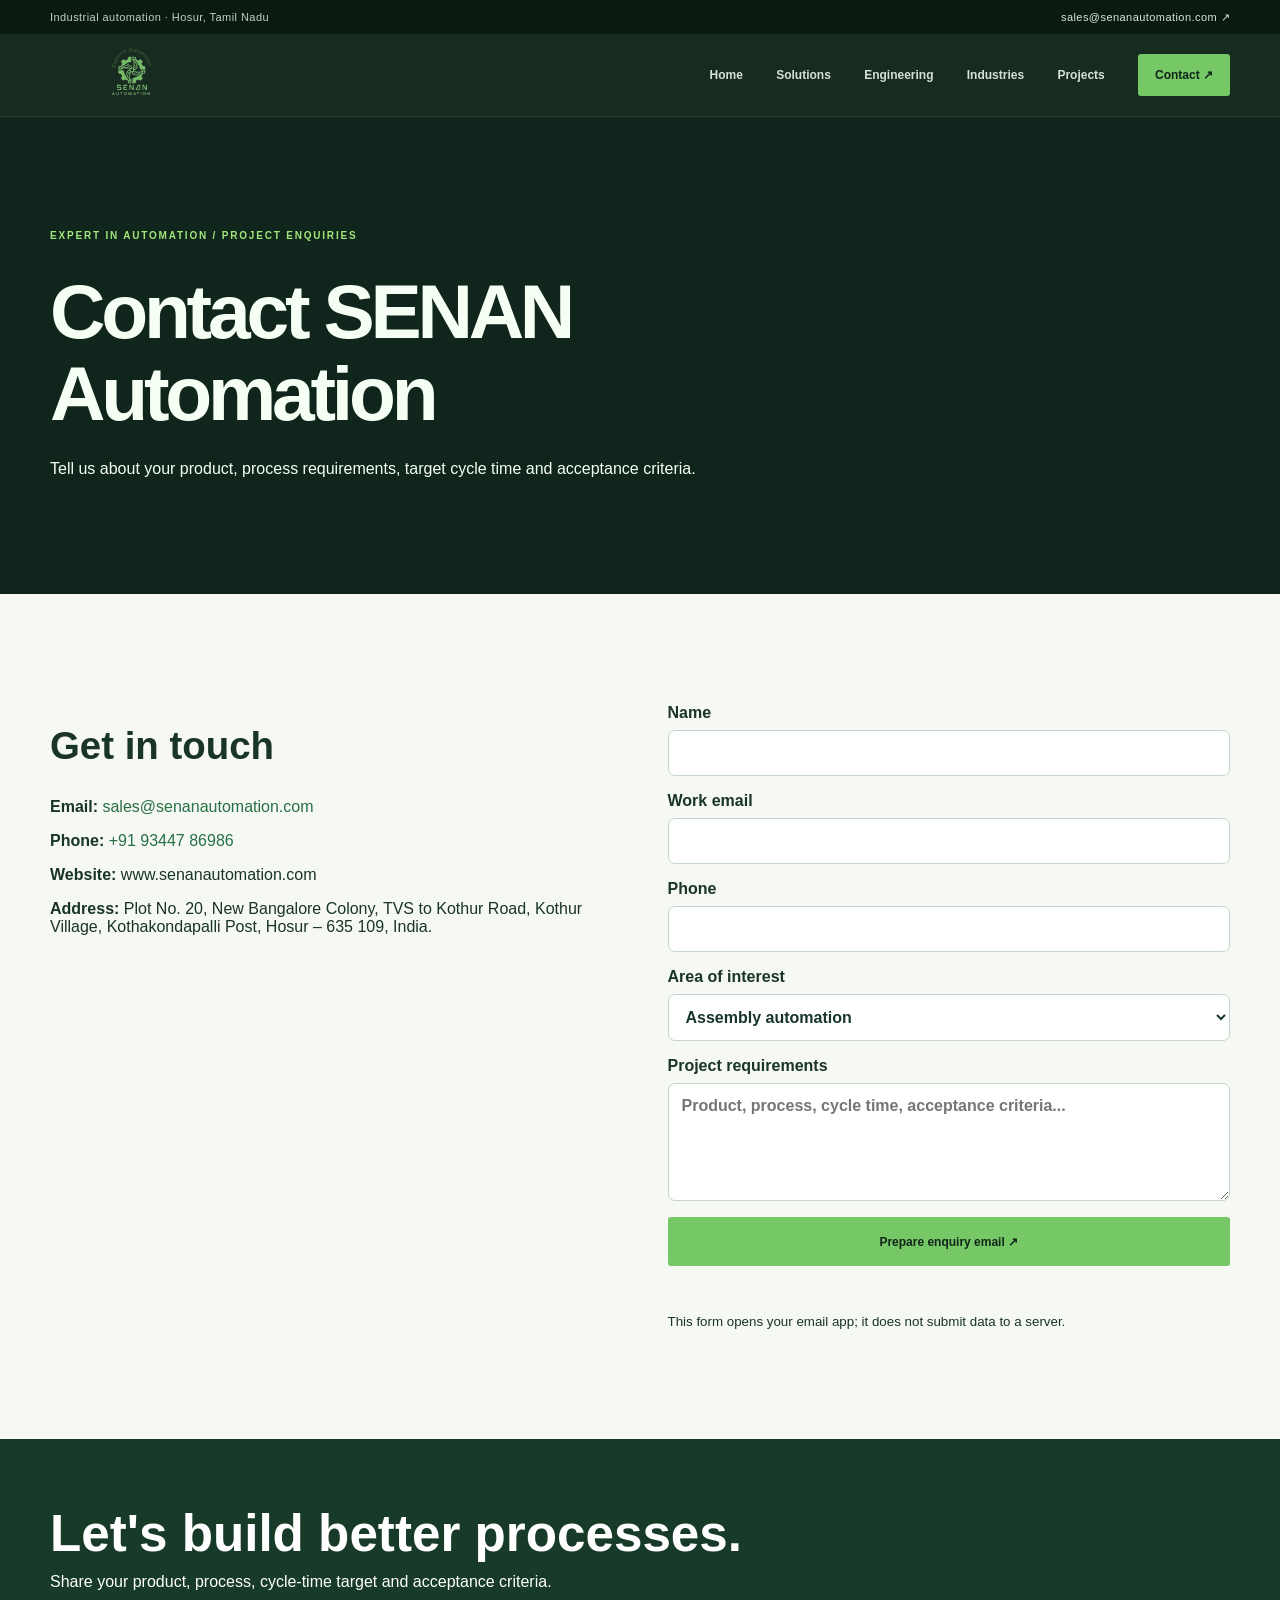
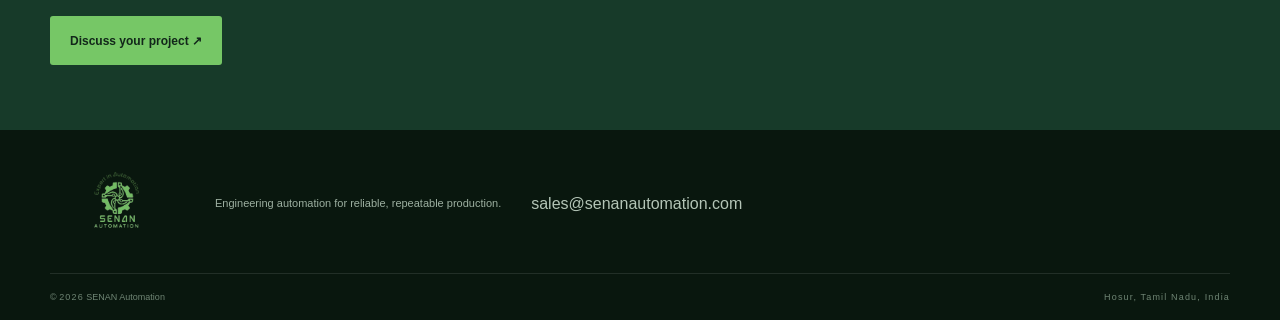
==== contact.html @ 49e78308 "Add files via upload" ====
<!doctype html><html lang="en"><head><meta charset="utf-8"><meta name="viewport" content="width=device-width,initial-scale=1"><meta name="theme-color" content="#10251b"><meta name="description" content="SENAN Automation industrial automation solutions and engineering services"><link rel="stylesheet" href="styles.css"><script src="script.js" defer></script><title>Contact SENAN Automation | SENAN Automation</title></head><body><div class="topline"><div class="container topline-inner"><span>Industrial automation · Hosur, Tamil Nadu</span><a href="mailto:sales@senanautomation.com">sales@senanautomation.com ↗</a></div></div><header class="site-header"><div class="container nav-wrap"><a class="brand" href="index.html"><img src="assets/senan-logo.png" alt="SENAN Automation"></a><button class="menu-toggle" aria-label="Open navigation" aria-expanded="false" aria-controls="main-nav"><span></span><span></span><span></span></button><nav class="main-nav" id="main-nav" aria-label="Main navigation"><a href="index.html">Home</a><a href="solutions.html">Solutions</a><a href="engineering.html">Engineering</a><a href="industries.html">Industries</a><a href="projects.html">Projects</a><a class="nav-cta" href="contact.html">Contact ↗</a></nav></div></header><main><section class="inner-hero"><div class="container"><p class="eyebrow">EXPERT IN AUTOMATION / PROJECT ENQUIRIES</p><h1>Contact SENAN Automation</h1><p>Tell us about your product, process requirements, target cycle time and acceptance criteria.</p></div></section><section class="inner-content section-pad"><div class="container"><div class="contact-page-grid"><div><h2>Get in touch</h2><p><strong>Email:</strong> <a href="mailto:sales@senanautomation.com">sales@senanautomation.com</a></p><p><strong>Phone:</strong> <a href="tel:+919344786986">+91 93447 86986</a></p><p><strong>Website:</strong> www.senanautomation.com</p><p><strong>Address:</strong> Plot No. 20, New Bangalore Colony, TVS to Kothur Road, Kothur Village, Kothakondapalli Post, Hosur – 635 109, India.</p></div><form id="contact-form" class="simple-form"><label>Name<input name="name" required autocomplete="name"></label><label>Work email<input name="email" type="email" required autocomplete="email"></label><label>Phone<input name="phone" type="tel" autocomplete="tel"></label><label>Area of interest<select name="interest"><option>Assembly automation</option><option>Testing & inspection</option><option>Marking & traceability</option><option>Line integration</option><option>Controls & electrical</option><option>Installation / retrofit</option><option>Other</option></select></label><label>Project requirements<textarea name="message" required rows="5" placeholder="Product, process, cycle time, acceptance criteria..."></textarea></label><button class="button button-green" type="submit">Prepare enquiry email ↗</button><p id="form-feedback" role="status"></p><small>This form opens your email app; it does not submit data to a server.</small></form></div></div></section><section class="inner-cta"><div class="container"><h2>Let's build better processes.</h2><p>Share your product, process, cycle-time target and acceptance criteria.</p><a class="button button-green" href="contact.html">Discuss your project ↗</a></div></section></main><footer class="site-footer"><div class="container footer-main"><a class="footer-brand" href="index.html"><img src="assets/senan-logo.png" alt="SENAN Automation"></a><p>Engineering automation for reliable, repeatable production.</p><a href="mailto:sales@senanautomation.com">sales@senanautomation.com</a></div><div class="container footer-bottom"><span>© <span id="year"></span> SENAN Automation</span><span>Hosur, Tamil Nadu, India</span></div></footer></body></html>
---- styles.css ----
/* SENAN Automation — responsive site styles */
:root {
  --ink: #11251a;
  --ink-soft: #20392a;
  --green: #76c766;
  --green-bright: #a0e67b;
  --green-deep: #2f713c;
  --paper: #f4f6f1;
  --white: #ffffff;
  --muted: #aab8ad;
  --line: rgba(255,255,255,.14);
  --dark-line: #dce4dc;
  --body-font: "DM Sans", Arial, sans-serif;
  --heading-font: "Manrope", "DM Sans", sans-serif;
  --container: 1180px;
}
* { box-sizing: border-box; }
html { scroll-behavior: smooth; scroll-padding-top: 90px; }
body { margin: 0; color: var(--ink); font-family: var(--body-font); background: var(--paper); -webkit-font-smoothing: antialiased; }
a { color: inherit; text-decoration: none; }
button, input, textarea, select { font: inherit; }
button, a { -webkit-tap-highlight-color: transparent; }
.container { width: min(var(--container), calc(100% - 64px)); margin: 0 auto; }
.topline { background: #0a1a11; color: #c2d0c5; font-size: 11px; letter-spacing: .04em; }
.topline-inner { min-height: 34px; display: flex; align-items: center; justify-content: space-between; gap: 20px; }
.topline a { color: #d9e7da; }
.topline a span { color: var(--green-bright); margin-left: 5px; }
.status-dot, .pulse { display: inline-block; width: 6px; height: 6px; border-radius: 50%; background: var(--green-bright); margin-right: 8px; box-shadow: 0 0 0 4px rgba(160,230,123,.12); }
.site-header { position: sticky; top: 0; z-index: 20; background: rgba(17,37,26,.97); border-bottom: 1px solid rgba(255,255,255,.08); backdrop-filter: blur(16px); }
.nav-wrap { height: 82px; display: flex; align-items: center; justify-content: space-between; gap: 30px; }
.brand { display: flex; align-items: center; width: 164px; height: 66px; overflow: hidden; }
.brand img { display: block; width: 100%; height: 100%; object-fit: contain; }
.main-nav { display: flex; align-items: center; gap: clamp(18px, 2.6vw, 36px); color: #d5e1d7; font-size: 12px; font-weight: 600; }
.main-nav > a:not(.nav-cta) { transition: color .2s; }
.main-nav > a:not(.nav-cta):hover { color: var(--green-bright); }
.nav-cta { background: var(--green); color: #10251a; padding: 14px 17px; border-radius: 3px; transition: background .2s, transform .2s; }
.nav-cta:hover, .button-green:hover { background: var(--green-bright); transform: translateY(-2px); }
.nav-cta span { margin-left: 15px; }
.menu-toggle { display: none; background: none; border: 0; padding: 8px; cursor: pointer; }
.menu-toggle span { display: block; width: 24px; height: 2px; background: white; margin: 5px; transition: transform .2s; }
.hero { position: relative; isolation: isolate; overflow: hidden; background: var(--ink); color: #f3f8f2; }
.hero-grid { position: absolute; inset: 0; z-index: -1; opacity: .28; background-image: linear-gradient(rgba(160,230,123,.075) 1px, transparent 1px), linear-gradient(90deg, rgba(160,230,123,.075) 1px, transparent 1px); background-size: 58px 58px; mask-image: linear-gradient(90deg, black, transparent 95%); }
.hero-layout { display: grid; grid-template-columns: 1fr 1fr; align-items: center; min-height: 620px; padding-top: 55px; padding-bottom: 50px; gap: 35px; }
.hero-copy { position: relative; z-index: 2; padding: 15px 0 30px; }
.eyebrow { display: flex; align-items: center; gap: 10px; margin: 0 0 25px; color: var(--green-bright); font-size: 10px; letter-spacing: .18em; font-weight: 700; }
.eyebrow-line { width: 27px; height: 1px; display: inline-block; background: currentColor; }
.eyebrow.dark { color: var(--green-deep); }
h1, h2, h3, p { margin-top: 0; }
h1, h2, h3 { font-family: var(--heading-font); }
h1 { max-width: 640px; margin-bottom: 24px; font-size: clamp(43px, 5.4vw, 72px); line-height: 1.05; letter-spacing: -.055em; font-weight: 700; }
h1 span, .section-heading h2 span, .capability-copy h2 span, .approach-head h2 span, .quality-layout h2 span, .contact-copy h2 span { color: var(--green); }
.hero-lead { max-width: 480px; color: #bdcbbf; font-size: 15px; line-height: 1.85; }
.hero-actions { display: flex; align-items: center; gap: 26px; flex-wrap: wrap; margin-top: 31px; }
.button { display: inline-flex; align-items: center; justify-content: center; gap: 28px; min-height: 49px; padding: 0 19px; border: 1px solid transparent; border-radius: 3px; font-size: 12px; font-weight: 700; cursor: pointer; transition: .2s ease; }
.button-green { color: #12271a; background: var(--green); }
.text-link { color: #e2e9e3; font-size: 12px; font-weight: 600; }
.text-link span { margin-left: 10px; color: var(--green-bright); }
.hero-proof { display: flex; align-items: center; gap: 13px; margin-top: 58px; padding-top: 20px; border-top: 1px solid var(--line); max-width: 400px; }
.proof-icon { display: grid; place-items: center; width: 38px; height: 38px; color: var(--green-bright); border: 1px solid rgba(160,230,123,.45); border-radius: 50%; font-size: 19px; }
.hero-proof p { margin: 0; color: #e9f1e9; font-size: 11px; line-height: 1.7; }
.hero-proof p span { color: #a5b5a8; }
.hero-visual { min-height: 490px; position: relative; display: flex; align-items: center; justify-content: center; }
.machine-frame { position: relative; width: min(100%, 490px); padding: 0 16px; border: 1px solid rgba(151,190,158,.25); background: linear-gradient(145deg, rgba(31,61,41,.7), rgba(11,29,19,.35)); box-shadow: 0 30px 90px rgba(0,0,0,.22); z-index: 2; }
.machine-top, .machine-bottom { display: flex; justify-content: space-between; padding: 15px 3px; color: #8ca895; font: 9px monospace; letter-spacing: .1em; }
.machine-top { border-bottom: 1px solid rgba(151,190,158,.2); }
.machine-bottom { border-top: 1px solid rgba(151,190,158,.2); }
.machine-svg { display: block; width: 100%; max-height: 370px; margin: 0 auto; overflow: visible; }
.visual-label { position: absolute; color: #a6c0aa; font: 9px monospace; letter-spacing: .12em; }
.label-top { top: 18px; right: 8px; }
.pulse { margin-right: 10px; }
.visual-note { position: absolute; z-index: 3; bottom: 15px; left: -12px; display: flex; gap: 13px; align-items: center; padding: 15px 19px; background: #d9e9d9; color: #203c28; box-shadow: 0 15px 45px rgba(0,0,0,.18); font-size: 9px; line-height: 1.7; letter-spacing: .05em; }
.visual-note strong { font-size: 11px; letter-spacing: 0; }
.note-number { color: #3e8a46; font: 700 24px var(--heading-font); }
.visual-orbit { position: absolute; border: 1px solid rgba(130,205,122,.17); border-radius: 50%; }
.orbit-one { width: 470px; height: 470px; }
.orbit-two { width: 560px; height: 560px; }
.hero-foot { min-height: 72px; display: flex; align-items: center; gap: clamp(18px, 4vw, 60px); border-top: 1px solid var(--line); color: #d6e2d8; font-size: 12px; }
.hero-foot > span { color: #829888; font-size: 9px; letter-spacing: .16em; }
.hero-foot div { position: relative; }
.hero-foot div:before { content: ""; display: inline-block; width: 4px; height: 4px; margin: 0 10px 2px 0; background: var(--green); border-radius: 50%; }
.section-pad { padding: 110px 0; }
.intro { background: var(--paper); }
.intro-layout { display: grid; grid-template-columns: 1fr 1fr; gap: 70px; align-items: end; }
.intro h2, .section-heading h2, .capability-copy h2, .approach-head h2, .quality-layout h2, .contact-copy h2 { font-size: clamp(34px, 4vw, 53px); line-height: 1.13; letter-spacing: -.05em; margin: 0; }
.intro h2 em, .industries h2 em { color: #559c4b; font-style: normal; }
.intro-text { max-width: 500px; padding-bottom: 5px; }
.intro-text p { color: #607066; font-size: 14px; line-height: 1.9; margin-bottom: 24px; }
.under-link { display: inline-flex; gap: 24px; align-items: center; padding-bottom: 8px; border-bottom: 1px solid #92b28f; color: #2e6038; font-size: 12px; font-weight: 700; }
.value-strip { display: grid; grid-template-columns: repeat(3, 1fr); margin-top: 70px; border-top: 1px solid #d8e0d7; border-bottom: 1px solid #d8e0d7; }
.value-cell { padding: 25px 28px 27px 0; }
.value-cell + .value-cell { border-left: 1px solid #d8e0d7; padding-left: 28px; }
.value-cell span { display: block; color: #61945c; font-size: 9px; letter-spacing: .12em; margin-bottom: 15px; }
.value-cell strong { font: 700 18px var(--heading-font); }
.value-cell p { color: #6b7b6f; font-size: 12px; line-height: 1.7; margin: 10px 0 0; max-width: 270px; }
.solutions { color: #f3f8f2; background: #152c1e; }
.section-heading { display: flex; justify-content: space-between; align-items: end; gap: 50px; margin-bottom: 48px; }
.section-heading h2 { font-size: clamp(36px, 4.3vw, 55px); }
.section-heading > p { max-width: 340px; margin-bottom: 5px; color: #9eb1a2; font-size: 13px; line-height: 1.8; }
.solution-grid { display: grid; grid-template-columns: repeat(3, 1fr); border-top: 1px solid rgba(255,255,255,.14); border-left: 1px solid rgba(255,255,255,.14); }
.solution-card { min-height: 290px; padding: 24px 26px 25px; border-right: 1px solid rgba(255,255,255,.14); border-bottom: 1px solid rgba(255,255,255,.14); transition: background .25s; }
.solution-card:hover { background: rgba(121,201,103,.08); }
.card-top { display: flex; justify-content: space-between; color: #829e89; font: 10px monospace; }
.card-arrow { font-size: 17px; color: var(--green); }
.line-icon { width: 42px; height: 42px; display: grid; place-items: center; margin: 27px 0 23px; color: var(--green); }
.line-icon svg { width: 42px; height: 42px; fill: none; stroke: currentColor; stroke-width: 1.5; stroke-linecap: round; stroke-linejoin: round; }
.solution-card h3 { margin: 0 0 11px; font-size: 17px; letter-spacing: -.03em; }
.solution-card p { min-height: 60px; margin: 0 0 20px; color: #aab9ad; font-size: 12px; line-height: 1.8; }
.solution-card > a { display: inline-flex; gap: 15px; color: #b5e5a3; font-size: 10px; font-weight: 700; }
.capabilities { color: #edf5ed; background: #0d1f14; }
.capability-layout { display: grid; grid-template-columns: .85fr 1.15fr; gap: 90px; }
.capability-copy h2 { font-size: clamp(36px, 4vw, 52px); }
.capability-copy .muted { max-width: 360px; margin: 24px 0 30px; color: #a2b2a5; font-size: 13px; line-height: 1.9; }
.button-outline { border-color: #5e8066; color: #e4eee5; background: transparent; }
.button-outline:hover { border-color: var(--green); color: var(--green-bright); }
.capability-list { border-top: 1px solid var(--line); }
.capability-item { display: grid; grid-template-columns: 42px 1fr 20px; align-items: start; gap: 18px; padding: 24px 0; border-bottom: 1px solid var(--line); }
.cap-num { padding-top: 3px; color: var(--green); font: 11px monospace; }
.capability-item h3 { margin: 0 0 8px; font-size: 16px; }
.capability-item p { max-width: 450px; margin: 0; color: #9caf9f; font-size: 12px; line-height: 1.75; }
.cap-symbol { color: #66856d; font-size: 20px; }
.industries { background: #e9eee7; }
.industries .section-heading > p { color: #65756a; }
.industry-grid { display: grid; grid-template-columns: repeat(4, 1fr); gap: 15px; }
.industry-card { min-width: 0; }
.industry-visual { position: relative; height: 205px; overflow: hidden; background: #183723; }
.industry-visual > span { position: absolute; right: 14px; top: 14px; color: rgba(230,244,230,.65); font: 10px monospace; }
.rings { position: absolute; width: 220px; height: 220px; border: 1px solid #7bc86c; border-radius: 50%; top: 10px; left: 50%; transform: translateX(-50%); }
.rings:before, .rings:after { content: ""; position: absolute; inset: 25px; border: 1px solid #7bc86c; border-radius: 50%; }
.rings:after { inset: 58px; box-shadow: 0 0 0 20px rgba(123,200,108,.12), 0 0 0 42px rgba(123,200,108,.08); }
.visual-circuit { background: #cbd9ca; }
.visual-circuit > span, .visual-precision > span, .visual-general > span { color: #426849; }
.circuit-lines { position: absolute; inset: 20px; background: linear-gradient(90deg, transparent 48%, #77a67a 48%, #77a67a 49%, transparent 49%), linear-gradient(0deg, transparent 48%, #77a67a 48%, #77a67a 49%, transparent 49%); background-size: 42px 42px; transform: rotate(-18deg) scale(1.3); opacity: .8; }
.circuit-lines:after { content: ""; position: absolute; inset: 28px; border: 1px solid #4c8555; border-radius: 50%; box-shadow: 0 0 0 18px rgba(76,133,85,.12), 0 0 0 38px rgba(76,133,85,.1); }
.visual-precision { background: #d5e1d3; }
.precision-shape { position: absolute; width: 140px; height: 140px; left: 50%; top: 50%; transform: translate(-50%,-50%) rotate(45deg); border: 1px solid #5e9360; box-shadow: 0 0 0 17px rgba(94,147,96,.12), 0 0 0 35px rgba(94,147,96,.1); }
.precision-shape:after { content: ""; position: absolute; inset: 30px; border: 1px solid #5e9360; }
.visual-general { background: #9db8a0; }
.bars { position: absolute; left: 20%; right: 20%; bottom: 30px; display: flex; align-items: end; gap: 9px; height: 120px; border-bottom: 1px solid #315c39; }
.bars i { flex: 1; display: block; border: 1px solid #315c39; border-bottom: 0; background: repeating-linear-gradient(0deg, transparent 0 10px, rgba(49,92,57,.25) 10px 11px); }
.bars i:nth-child(1) { height: 38%; }.bars i:nth-child(2) { height: 65%; }.bars i:nth-child(3) { height: 48%; }.bars i:nth-child(4) { height: 90%; }
.industry-card h3 { margin: 19px 0 8px; font-size: 14px; }
.industry-card p { margin: 0; color: #68786c; font-size: 11px; line-height: 1.8; }
.approach { color: #f0f7f0; background: #142b1d; }
.approach-head { max-width: 620px; }
.approach-head h2 { font-size: clamp(37px, 4.3vw, 56px); }
.approach-head > p:last-child { max-width: 450px; margin: 21px 0 0; color: #9eb1a2; font-size: 13px; line-height: 1.8; }
.process-track { display: grid; grid-template-columns: repeat(5, 1fr); margin-top: 58px; border-top: 1px solid rgba(255,255,255,.18); }
.process-step { position: relative; padding: 22px 19px 0 0; }
.process-step:not(:first-child) { padding-left: 20px; border-left: 1px solid rgba(255,255,255,.1); }
.process-index { color: var(--green); font: 10px monospace; }
.process-node { width: 45px; height: 45px; display: grid; place-items: center; margin: 24px 0 20px; border: 1px solid #5b8063; border-radius: 50%; color: var(--green-bright); font-size: 20px; }
.process-step h3 { margin: 0 0 9px; font-size: 16px; }
.process-step p { max-width: 165px; margin: 0; color: #a0b2a3; font-size: 11px; line-height: 1.8; }
.quality-band { padding: 78px 0; background: #dfe9dc; }
.quality-layout { display: grid; grid-template-columns: .8fr 1.2fr; gap: 70px; align-items: start; }
.quality-layout .eyebrow { color: #427a46; }
.quality-layout h2 { font-size: clamp(35px, 4vw, 48px); }
.quality-points { display: grid; gap: 20px; }
.quality-points > div { display: grid; grid-template-columns: 34px 1fr; gap: 15px; padding-bottom: 19px; border-bottom: 1px solid #c5d4c2; }
.quality-points > div:last-child { border-bottom: 0; padding-bottom: 0; }
.quality-points > div > span { color: #4d8c4c; font: 11px monospace; padding-top: 3px; }
.quality-points p { margin: 0; color: #5c6f60; font-size: 12px; line-height: 1.8; }
.quality-points strong { color: #1e3a27; font-size: 14px; }
.contact { color: #f0f7f0; background: #0e2115; }
.contact-layout { display: grid; grid-template-columns: .85fr 1.15fr; gap: 80px; align-items: start; }
.contact-copy h2 { font-size: clamp(38px, 4.3vw, 56px); }
.contact-copy > p:not(.eyebrow) { max-width: 390px; margin: 22px 0 32px; color: #9fb1a2; font-size: 13px; line-height: 1.9; }
.contact-detail { display: flex; align-items: center; gap: 14px; margin: 20px 0; }
.detail-icon { display: grid; place-items: center; width: 38px; height: 38px; border: 1px solid #4c6d53; color: var(--green); font-size: 18px; }
.contact-detail small { display: block; margin-bottom: 5px; color: #7d9683; font-size: 9px; letter-spacing: .12em; }
.contact-detail a, .contact-detail p { margin: 0; color: #e0ebe1; font-size: 12px; }
.contact-form { padding: 30px; background: #172f20; border: 1px solid rgba(255,255,255,.12); }
.form-heading { display: flex; justify-content: space-between; align-items: center; gap: 15px; margin-bottom: 28px; padding-bottom: 18px; border-bottom: 1px solid rgba(255,255,255,.13); color: #f2f8f2; font-size: 11px; font-weight: 700; letter-spacing: .08em; }
.form-status { color: #9bb49f; font-size: 8px; font-weight: 500; letter-spacing: .04em; }
.form-status i { display: inline-block; width: 5px; height: 5px; margin-right: 6px; border-radius: 50%; background: var(--green); }
.form-row { display: grid; grid-template-columns: 1fr 1fr; gap: 16px; }
.contact-form label { display: block; margin-bottom: 17px; color: #b6c7b9; font-size: 10px; font-weight: 600; }
.contact-form input, .contact-form select, .contact-form textarea { display: block; width: 100%; margin-top: 8px; padding: 13px 12px; border: 1px solid #3b5742; border-radius: 2px; outline: none; background: #11271a; color: #f0f7f0; font-size: 11px; transition: border-color .2s; }
.contact-form input::placeholder, .contact-form textarea::placeholder { color: #718876; }
.contact-form select { color: #c3d1c5; }
.contact-form input:focus, .contact-form select:focus, .contact-form textarea:focus { border-color: var(--green); }
.contact-form textarea { resize: vertical; min-height: 105px; }
.submit-button { width: 100%; justify-content: space-between; margin-top: 3px; }
.form-note { margin: 13px 0 0; color: #839987; font-size: 9px; line-height: 1.6; }
.form-feedback { margin: 8px 0 0; color: var(--green-bright); font-size: 11px; }
.site-footer { padding: 35px 0 0; background: #09170e; color: #b4c5b7; }
.footer-main { display: flex; align-items: center; gap: 30px; padding-bottom: 30px; }
.footer-brand { display: block; width: 135px; height: 78px; overflow: hidden; }
.footer-brand img { width: 100%; height: 100%; object-fit: contain; }
.footer-main p { margin: 0; color: #9db0a1; font-size: 11px; line-height: 1.8; }
.back-top { margin-left: auto; color: #cde5c6; font-size: 9px; letter-spacing: .12em; }
.footer-bottom { display: flex; justify-content: space-between; gap: 20px; padding: 18px 0; border-top: 1px solid rgba(255,255,255,.1); color: #6f8574; font-size: 9px; }
.footer-bottom span:last-child { letter-spacing: .13em; }
@media (max-width: 980px) {
  .container { width: min(100% - 44px, var(--container)); }
  .nav-wrap { height: 74px; }
  .brand { width: 145px; }
  .main-nav { gap: 16px; font-size: 11px; }
  .nav-cta { padding: 12px; }
  .hero-layout { min-height: 560px; gap: 10px; }
  .hero-visual { min-height: 430px; }
  .machine-frame { padding: 0 10px; }
  .machine-svg { max-height: 320px; }
  .visual-note { left: -5px; }
  .section-pad { padding: 85px 0; }
  .capability-layout, .contact-layout { gap: 45px; }
  .industry-visual { height: 165px; }
  .solution-card { padding: 20px; }
}
@media (max-width: 760px) {
  .container { width: calc(100% - 38px); }
  .topline-inner { min-height: 31px; font-size: 9px; }
  .topline-inner > span { max-width: 65%; }
  .nav-wrap { height: 70px; }
  .brand { width: 132px; height: 60px; }
  .menu-toggle { display: block; }
  .main-nav { position: absolute; display: none; top: 70px; left: 0; right: 0; padding: 18px 22px 24px; background: #10251a; border-top: 1px solid rgba(255,255,255,.1); box-shadow: 0 18px 25px rgba(0,0,0,.2); align-items: stretch; flex-direction: column; gap: 0; }
  .main-nav.is-open { display: flex; }
  .main-nav > a:not(.nav-cta) { padding: 14px 0; border-bottom: 1px solid rgba(255,255,255,.08); }
  .nav-cta { margin-top: 15px; text-align: center; }
  .menu-toggle[aria-expanded="true"] span:first-child { transform: translateY(7px) rotate(45deg); }
  .menu-toggle[aria-expanded="true"] span:nth-child(2) { opacity: 0; }
  .menu-toggle[aria-expanded="true"] span:last-child { transform: translateY(-7px) rotate(-45deg); }
  .hero-layout { grid-template-columns: 1fr; padding-top: 70px; padding-bottom: 35px; gap: 0; }
  .hero-copy { padding-bottom: 0; }
  h1 { font-size: clamp(43px, 11vw, 64px); }
  .hero-lead { font-size: 14px; }
  .hero-proof { margin-top: 38px; }
  .hero-visual { min-height: 400px; margin-top: 28px; }
  .machine-frame { width: min(100%, 460px); }
  .machine-svg { max-height: 310px; }
  .visual-note { left: 0; bottom: 0; }
  .orbit-one { width: 400px; height: 400px; }
  .orbit-two { width: 470px; height: 470px; }
  .hero-foot { flex-wrap: wrap; gap: 15px 22px; padding: 18px 0; }
  .hero-foot > span { width: 100%; }
  .hero-foot div { font-size: 10px; }
  .section-pad { padding: 70px 0; }
  .intro-layout, .capability-layout, .contact-layout, .quality-layout { grid-template-columns: 1fr; gap: 30px; }
  .intro-layout { gap: 25px; }
  .intro h2, .section-heading h2, .capability-copy h2, .approach-head h2, .quality-layout h2, .contact-copy h2 { font-size: clamp(35px, 9vw, 48px); }
  .value-strip { margin-top: 45px; grid-template-columns: 1fr; }
  .value-cell, .value-cell + .value-cell { padding: 22px 0; border-left: 0; border-bottom: 1px solid #d8e0d7; }
  .value-cell:last-child { border-bottom: 0; }
  .section-heading { display: block; margin-bottom: 32px; }
  .section-heading > p { margin-top: 22px; }
  .solution-grid { grid-template-columns: repeat(2, 1fr); }
  .solution-card { min-height: 300px; padding: 19px 16px; }
  .solution-card h3 { font-size: 15px; }
  .solution-card p { font-size: 11px; }
  .capability-layout { gap: 42px; }
  .industry-grid { grid-template-columns: repeat(2, 1fr); gap: 26px 14px; }
  .industry-visual { height: 170px; }
  .process-track { grid-template-columns: 1fr; margin-top: 38px; border-top: 0; }
  .process-step, .process-step:not(:first-child) { display: grid; grid-template-columns: 36px 48px 1fr; grid-template-rows: auto auto; align-items: center; gap: 0 12px; padding: 17px 0; border-left: 0; border-top: 1px solid rgba(255,255,255,.14); }
  .process-index { grid-row: 1 / span 2; }
  .process-node { grid-column: 2; grid-row: 1 / span 2; width: 42px; height: 42px; margin: 0; }
  .process-step h3 { grid-column: 3; margin: 0 0 4px; }
  .process-step p { grid-column: 3; max-width: none; }
  .quality-layout { gap: 32px; }
  .contact-layout { gap: 40px; }
  .contact-form { padding: 23px 18px; }
  .footer-main { gap: 17px; flex-wrap: wrap; }
  .footer-brand { width: 110px; height: 65px; }
  .footer-main p { font-size: 10px; }
  .footer-bottom { flex-wrap: wrap; font-size: 8px; }
}
@media (max-width: 420px) {
  .container { width: calc(100% - 30px); }
  .topline-inner > a { font-size: 8px; }
  .hero-layout { padding-top: 55px; }
  .hero-actions { gap: 18px; }
  .button { gap: 18px; padding: 0 14px; }
  .hero-visual { min-height: 340px; }
  .machine-svg { max-height: 250px; }
  .machine-top, .machine-bottom { font-size: 7px; }
  .visual-label { font-size: 7px; }
  .visual-note { padding: 10px 12px; }
  .solution-grid { grid-template-columns: 1fr; }
  .solution-card { min-height: auto; padding: 20px; }
  .solution-card p { min-height: 0; }
  .line-icon { margin: 20px 0 15px; }
  .industry-visual { height: 145px; }
  .form-row { grid-template-columns: 1fr; gap: 0; }
  .form-heading { align-items: flex-start; flex-direction: column; }
  .footer-main { align-items: flex-start; }
  .back-top { width: 100%; margin-left: 0; }
}
@media (prefers-reduced-motion: reduce) {
  html { scroll-behavior: auto; }
  *, *::before, *::after { animation-duration: .01ms !important; transition-duration: .01ms !important; }
}

/* Additional internal pages — no third-party image or font dependencies */
body{font-family:Arial,Helvetica,sans-serif}h1,h2,h3{font-family:Arial,Helvetica,sans-serif}
.inner-hero{background:#10251b;color:#f6fff4;padding:110px 0 95px}.inner-hero h1{font-size:clamp(2.8rem,6vw,5.6rem);line-height:1.08;margin:18px 0 20px;max-width:900px}.inner-hero p{max-width:760px;line-height:1.75}.inner-content{background:#f6f8f3;color:#193428}.inner-content h2,.project-teaser h2{font-size:clamp(2rem,3vw,3rem);margin:20px 0 30px}.new-grid{display:grid;grid-template-columns:repeat(2,minmax(0,1fr));gap:20px;margin:35px 0 45px}.new-grid article{background:white;border:1px solid #dce7dc;border-radius:15px;padding:32px;box-shadow:0 8px 30px #10251b0a}.new-grid h3{font-size:1.4rem;margin:10px 0}.new-grid p{color:#54665a;line-height:1.75}.card-index{color:#4b9e62;font-weight:700;font-size:.8rem}.inner-cta{background:#173a29;color:white;padding:65px 0}.inner-cta h2{font-size:clamp(2rem,4vw,3.4rem);margin-bottom:10px}.inner-cta p{margin-bottom:25px}.scope-note{border-left:4px solid #75c76c;padding:15px 20px;background:#eaf3e8;margin:20px 0 45px}.contact-page-grid{display:grid;grid-template-columns:1fr 1fr;gap:55px}.contact-page-grid a{color:#276f45}.simple-form{display:grid;gap:16px}.simple-form label{display:grid;gap:8px;font-weight:600}.simple-form input,.simple-form select,.simple-form textarea{font:inherit;border:1px solid #c5d6c8;border-radius:7px;padding:13px;width:100%;background:#fff;color:#173528}.project-teaser{background:#edf5ed}.project-teaser>.container>p{max-width:760px;line-height:1.7}@media(max-width:750px){.new-grid,.contact-page-grid{grid-template-columns:1fr}.inner-hero{padding:70px 0}.new-grid article{padding:23px}}
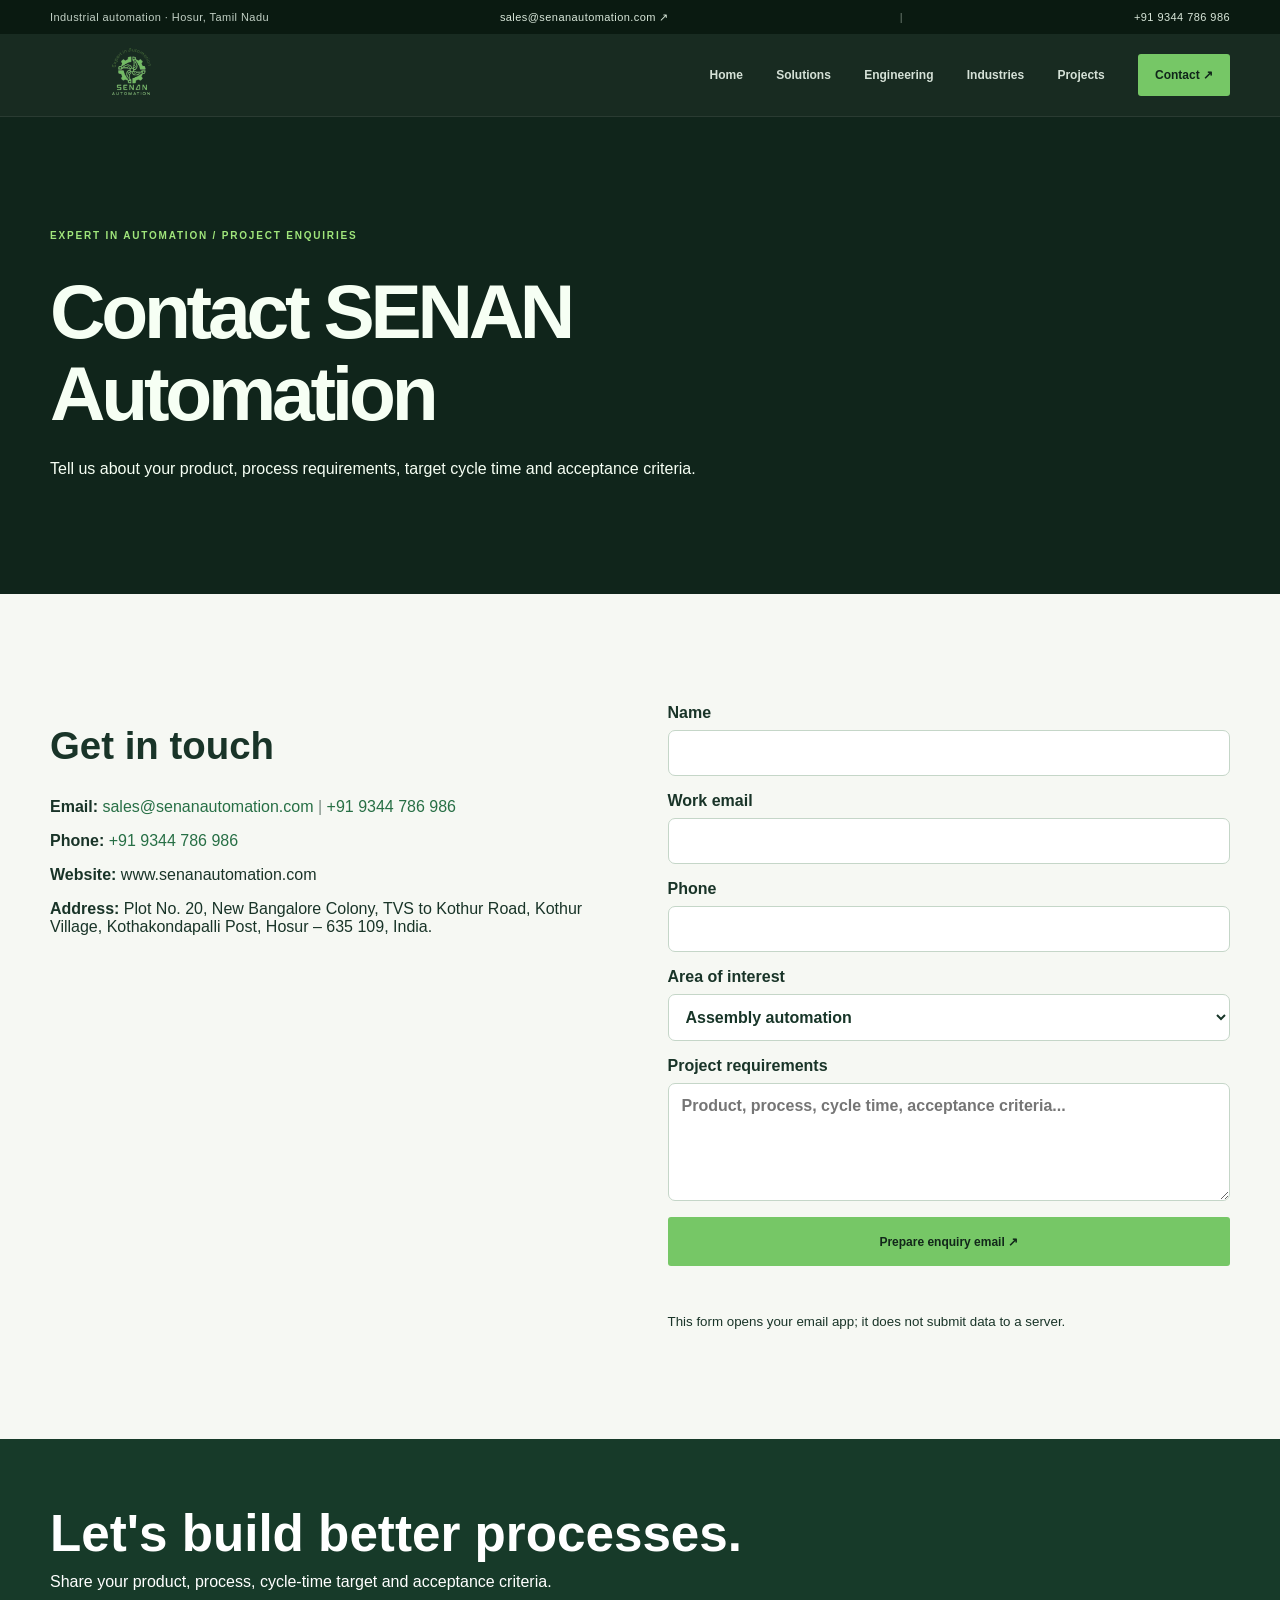
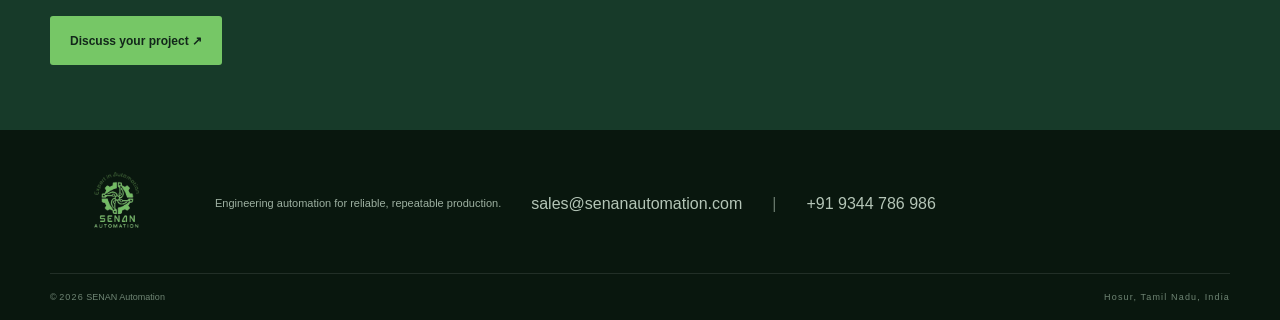
==== commit 448a9747: "Add files via upload Updated Home page AI image and contact numbers." ====
--- a/contact.html
+++ b/contact.html
@@ -1 +1,3 @@
-<!doctype html><html lang="en"><head><meta charset="utf-8"><meta name="viewport" content="width=device-width,initial-scale=1"><meta name="theme-color" content="#10251b"><meta name="description" content="SENAN Automation industrial automation solutions and engineering services"><link rel="stylesheet" href="styles.css"><script src="script.js" defer></script><title>Contact SENAN Automation | SENAN Automation</title></head><body><div class="topline"><div class="container topline-inner"><span>Industrial automation · Hosur, Tamil Nadu</span><a href="mailto:sales@senanautomation.com">sales@senanautomation.com ↗</a></div></div><header class="site-header"><div class="container nav-wrap"><a class="brand" href="index.html"><img src="assets/senan-logo.png" alt="SENAN Automation"></a><button class="menu-toggle" aria-label="Open navigation" aria-expanded="false" aria-controls="main-nav"><span></span><span></span><span></span></button><nav class="main-nav" id="main-nav" aria-label="Main navigation"><a href="index.html">Home</a><a href="solutions.html">Solutions</a><a href="engineering.html">Engineering</a><a href="industries.html">Industries</a><a href="projects.html">Projects</a><a class="nav-cta" href="contact.html">Contact ↗</a></nav></div></header><main><section class="inner-hero"><div class="container"><p class="eyebrow">EXPERT IN AUTOMATION / PROJECT ENQUIRIES</p><h1>Contact SENAN Automation</h1><p>Tell us about your product, process requirements, target cycle time and acceptance criteria.</p></div></section><section class="inner-content section-pad"><div class="container"><div class="contact-page-grid"><div><h2>Get in touch</h2><p><strong>Email:</strong> <a href="mailto:sales@senanautomation.com">sales@senanautomation.com</a></p><p><strong>Phone:</strong> <a href="tel:+919344786986">+91 93447 86986</a></p><p><strong>Website:</strong> www.senanautomation.com</p><p><strong>Address:</strong> Plot No. 20, New Bangalore Colony, TVS to Kothur Road, Kothur Village, Kothakondapalli Post, Hosur – 635 109, India.</p></div><form id="contact-form" class="simple-form"><label>Name<input name="name" required autocomplete="name"></label><label>Work email<input name="email" type="email" required autocomplete="email"></label><label>Phone<input name="phone" type="tel" autocomplete="tel"></label><label>Area of interest<select name="interest"><option>Assembly automation</option><option>Testing & inspection</option><option>Marking & traceability</option><option>Line integration</option><option>Controls & electrical</option><option>Installation / retrofit</option><option>Other</option></select></label><label>Project requirements<textarea name="message" required rows="5" placeholder="Product, process, cycle time, acceptance criteria..."></textarea></label><button class="button button-green" type="submit">Prepare enquiry email ↗</button><p id="form-feedback" role="status"></p><small>This form opens your email app; it does not submit data to a server.</small></form></div></div></section><section class="inner-cta"><div class="container"><h2>Let's build better processes.</h2><p>Share your product, process, cycle-time target and acceptance criteria.</p><a class="button button-green" href="contact.html">Discuss your project ↗</a></div></section></main><footer class="site-footer"><div class="container footer-main"><a class="footer-brand" href="index.html"><img src="assets/senan-logo.png" alt="SENAN Automation"></a><p>Engineering automation for reliable, repeatable production.</p><a href="mailto:sales@senanautomation.com">sales@senanautomation.com</a></div><div class="container footer-bottom"><span>© <span id="year"></span> SENAN Automation</span><span>Hosur, Tamil Nadu, India</span></div></footer></body></html>+<!DOCTYPE html>
+
+<html lang="en"><head><meta charset="utf-8"/><meta content="width=device-width,initial-scale=1" name="viewport"/><meta content="#10251b" name="theme-color"/><link href="styles.css" rel="stylesheet"/><script defer="" src="script.js"></script><title>Contact SENAN Automation in Hosur | Project Enquiries</title><meta content="Contact SENAN Automation in Hosur, Tamil Nadu for custom assembly automation, inspection equipment, line integration and engineering enquiries." name="description"/><meta content="index, follow, max-image-preview:large" name="robots"/><link href="https://www.senanautomation.com/contact.html" rel="canonical"/><meta content="Contact SENAN Automation in Hosur | Project Enquiries" property="og:title"/><meta content="Contact SENAN Automation in Hosur, Tamil Nadu for custom assembly automation, inspection equipment, line integration and engineering enquiries." property="og:description"/><meta content="https://www.senanautomation.com/contact.html" property="og:url"/><meta content="website" property="og:type"/><meta content="SENAN Automation" property="og:site_name"/><meta content="summary" name="twitter:card"/><meta content="#183e2b" name="theme-color"/></head><body><div class="topline"><div class="container topline-inner"><span>Industrial automation · Hosur, Tamil Nadu</span><a href="mailto:sales@senanautomation.com">sales@senanautomation.com ↗</a><span class="contact-separator">  |  </span><a class="contact-phone" href="tel:+919344786986">+91 9344 786 986</a></div></div><header class="site-header"><div class="container nav-wrap"><a class="brand" href="index.html"><img alt="SENAN Automation logo" decoding="async" src="assets/senan-logo.png"/></a><button aria-controls="main-nav" aria-expanded="false" aria-label="Open navigation" class="menu-toggle"><span></span><span></span><span></span></button><nav aria-label="Main navigation" class="main-nav" id="main-nav"><a href="index.html">Home</a><a href="solutions.html">Solutions</a><a href="engineering.html">Engineering</a><a href="industries.html">Industries</a><a href="projects.html">Projects</a><a class="nav-cta" href="contact.html">Contact ↗</a></nav></div></header><main><section class="inner-hero"><div class="container"><p class="eyebrow">EXPERT IN AUTOMATION / PROJECT ENQUIRIES</p><h1>Contact SENAN Automation</h1><p>Tell us about your product, process requirements, target cycle time and acceptance criteria.</p></div></section><section class="inner-content section-pad"><div class="container"><div class="contact-page-grid"><div><h2>Get in touch</h2><p><strong>Email:</strong> <a href="mailto:sales@senanautomation.com">sales@senanautomation.com</a><span class="contact-separator">  |  </span><a class="contact-phone" href="tel:+919344786986">+91 9344 786 986</a></p><p><strong>Phone:</strong> <a href="tel:+919344786986">+91 9344 786 986</a></p><p><strong>Website:</strong> www.senanautomation.com</p><p><strong>Address:</strong> Plot No. 20, New Bangalore Colony, TVS to Kothur Road, Kothur Village, Kothakondapalli Post, Hosur – 635 109, India.</p></div><form class="simple-form" id="contact-form"><label>Name<input autocomplete="name" name="name" required=""/></label><label>Work email<input autocomplete="email" name="email" required="" type="email"/></label><label>Phone<input autocomplete="tel" name="phone" type="tel"/></label><label>Area of interest<select name="interest"><option>Assembly automation</option><option>Testing &amp; inspection</option><option>Marking &amp; traceability</option><option>Line integration</option><option>Controls &amp; electrical</option><option>Installation / retrofit</option><option>Other</option></select></label><label>Project requirements<textarea name="message" placeholder="Product, process, cycle time, acceptance criteria..." required="" rows="5"></textarea></label><button class="button button-green" type="submit">Prepare enquiry email ↗</button><p id="form-feedback" role="status"></p><small>This form opens your email app; it does not submit data to a server.</small></form></div></div></section><section class="inner-cta"><div class="container"><h2>Let's build better processes.</h2><p>Share your product, process, cycle-time target and acceptance criteria.</p><a class="button button-green" href="contact.html">Discuss your project ↗</a></div></section></main><footer class="site-footer"><div class="container footer-main"><a class="footer-brand" href="index.html"><img alt="SENAN Automation logo" decoding="async" src="assets/senan-logo.png"/></a><p>Engineering automation for reliable, repeatable production.</p><a href="mailto:sales@senanautomation.com">sales@senanautomation.com</a><span class="contact-separator">  |  </span><a class="contact-phone" href="tel:+919344786986">+91 9344 786 986</a></div><div class="container footer-bottom"><span>© <span id="year"></span> SENAN Automation</span><span>Hosur, Tamil Nadu, India</span></div></footer></body></html>
--- a/styles.css
+++ b/styles.css
@@ -294,3 +294,25 @@
 /* Additional internal pages — no third-party image or font dependencies */
 body{font-family:Arial,Helvetica,sans-serif}h1,h2,h3{font-family:Arial,Helvetica,sans-serif}
 .inner-hero{background:#10251b;color:#f6fff4;padding:110px 0 95px}.inner-hero h1{font-size:clamp(2.8rem,6vw,5.6rem);line-height:1.08;margin:18px 0 20px;max-width:900px}.inner-hero p{max-width:760px;line-height:1.75}.inner-content{background:#f6f8f3;color:#193428}.inner-content h2,.project-teaser h2{font-size:clamp(2rem,3vw,3rem);margin:20px 0 30px}.new-grid{display:grid;grid-template-columns:repeat(2,minmax(0,1fr));gap:20px;margin:35px 0 45px}.new-grid article{background:white;border:1px solid #dce7dc;border-radius:15px;padding:32px;box-shadow:0 8px 30px #10251b0a}.new-grid h3{font-size:1.4rem;margin:10px 0}.new-grid p{color:#54665a;line-height:1.75}.card-index{color:#4b9e62;font-weight:700;font-size:.8rem}.inner-cta{background:#173a29;color:white;padding:65px 0}.inner-cta h2{font-size:clamp(2rem,4vw,3.4rem);margin-bottom:10px}.inner-cta p{margin-bottom:25px}.scope-note{border-left:4px solid #75c76c;padding:15px 20px;background:#eaf3e8;margin:20px 0 45px}.contact-page-grid{display:grid;grid-template-columns:1fr 1fr;gap:55px}.contact-page-grid a{color:#276f45}.simple-form{display:grid;gap:16px}.simple-form label{display:grid;gap:8px;font-weight:600}.simple-form input,.simple-form select,.simple-form textarea{font:inherit;border:1px solid #c5d6c8;border-radius:7px;padding:13px;width:100%;background:#fff;color:#173528}.project-teaser{background:#edf5ed}.project-teaser>.container>p{max-width:760px;line-height:1.7}@media(max-width:750px){.new-grid,.contact-page-grid{grid-template-columns:1fr}.inner-hero{padding:70px 0}.new-grid article{padding:23px}}
+
+/* AI-generated profile-cutting workshop visual: local asset, no external image requests */
+.hero-workshop-visual { min-height: 450px; overflow: hidden; border-radius: 14px; background: #203d32; box-shadow: 0 28px 65px rgba(0,0,0,.28); }
+.workshop-photo { width: 100%; height: 490px; object-fit: cover; object-position: 54% center; display: block; }
+.workshop-caption { position: absolute; bottom: 18px; left: 18px; right: 18px; width: fit-content; max-width: calc(100% - 36px); padding: 12px 15px; border-radius: 5px; background: rgba(9,37,29,.88); color: #effbea; font-size: 10px; font-weight: 700; letter-spacing: .12em; display:flex; align-items:center; gap: 10px; }
+@media(max-width: 900px) { .hero-workshop-visual { min-height: 350px; } .workshop-photo { height: 400px; } }
+@media(max-width: 600px) { .hero-workshop-visual { min-height: 265px; } .workshop-photo { height: 300px; } .workshop-caption { font-size: 8px; } }
+
+/* Contact number beside every sales email link */
+.contact-phone {
+  white-space: nowrap;
+  color: inherit;
+  text-decoration: none;
+}
+.contact-phone:hover, .contact-phone:focus-visible {
+  text-decoration: underline;
+}
+.contact-separator { opacity: 0.55; }
+@media (max-width: 640px) {
+  .topline-inner { flex-wrap: wrap; row-gap: 0.35rem; }
+  .contact-phone { white-space: normal; }
+}
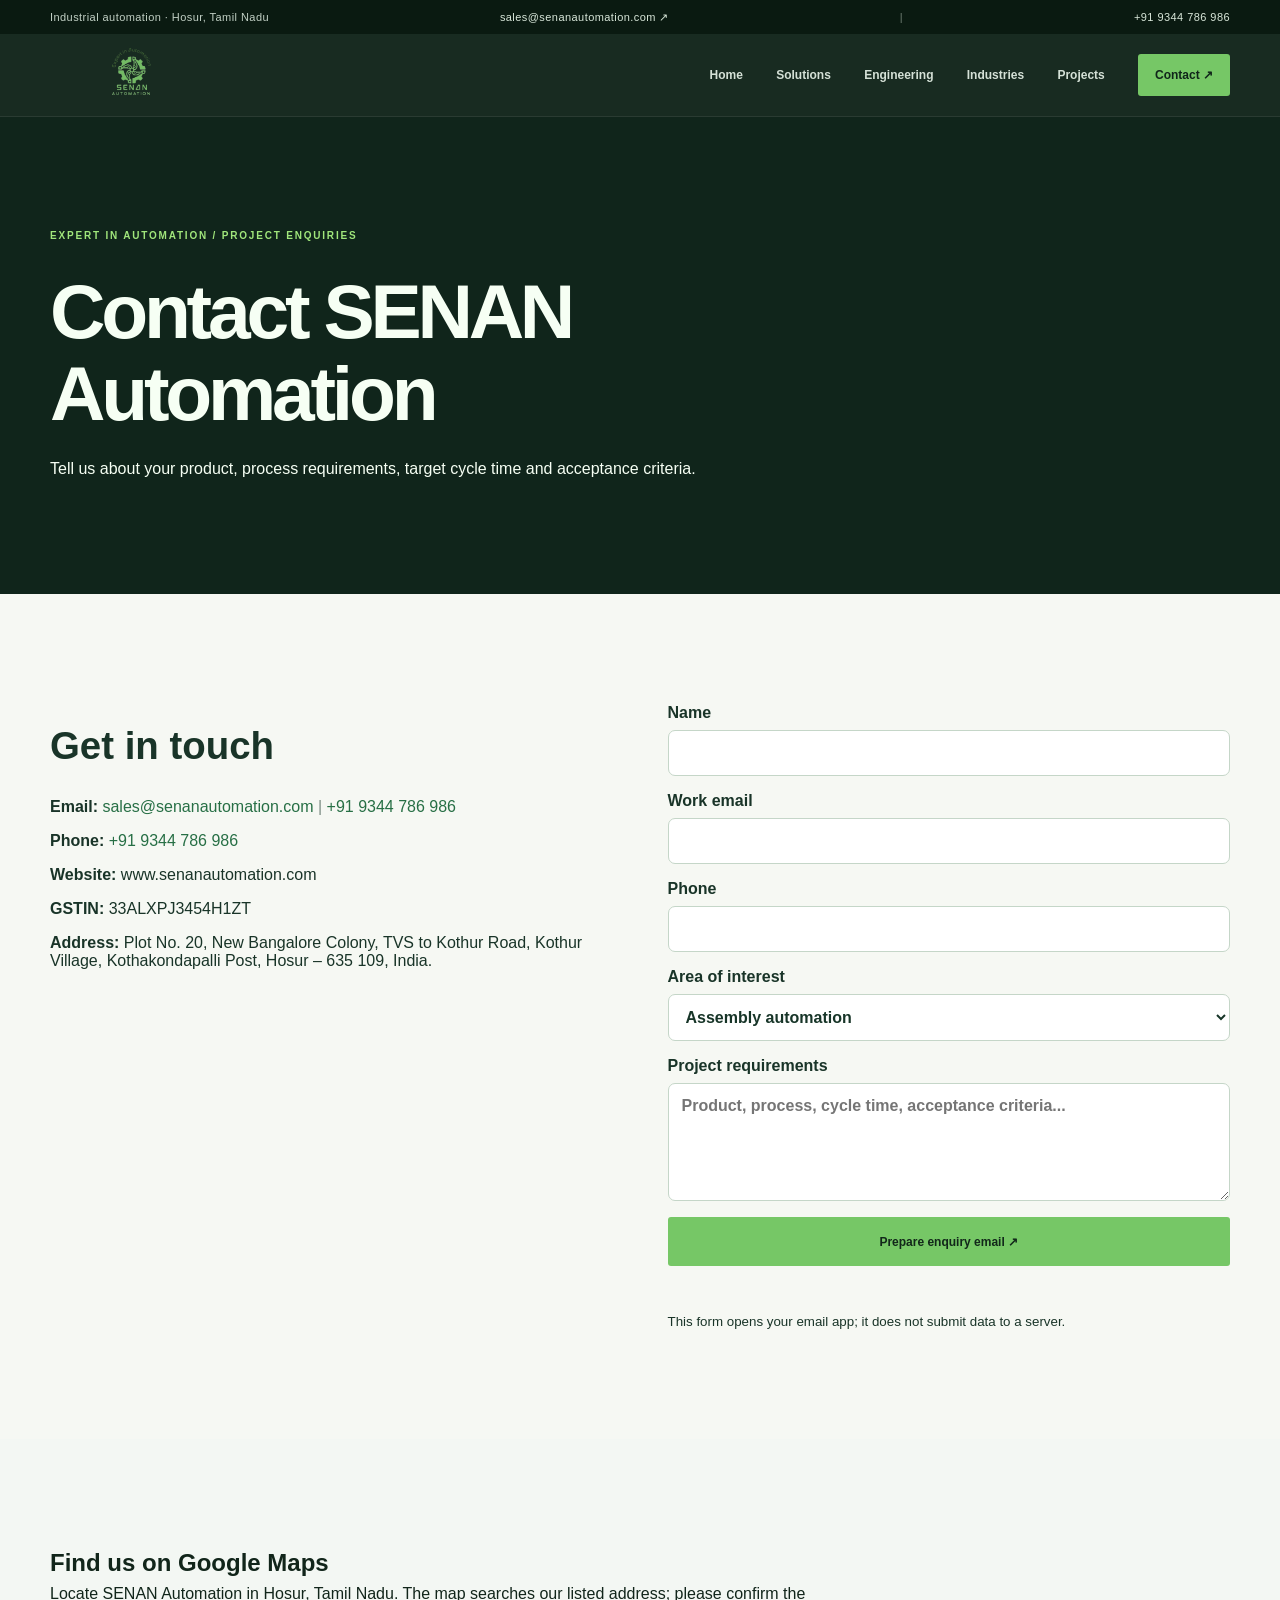
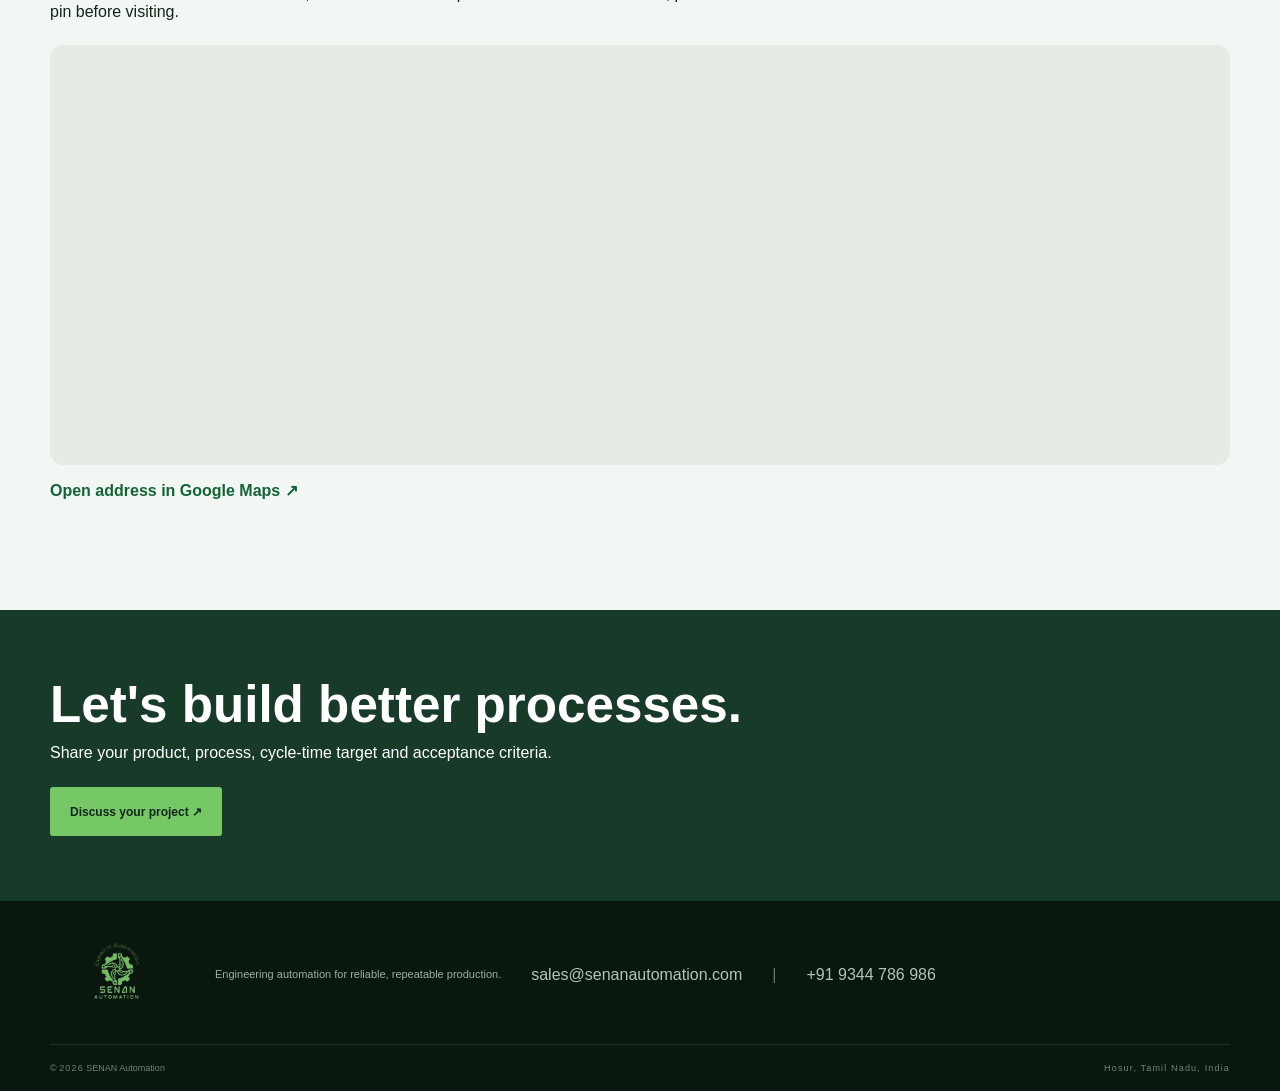
==== commit 1b026c45: "Add files via upload" ====
--- a/contact.html
+++ b/contact.html
@@ -1,3 +1,3 @@
 <!DOCTYPE html>
 
-<html lang="en"><head><meta charset="utf-8"/><meta content="width=device-width,initial-scale=1" name="viewport"/><meta content="#10251b" name="theme-color"/><link href="styles.css" rel="stylesheet"/><script defer="" src="script.js"></script><title>Contact SENAN Automation in Hosur | Project Enquiries</title><meta content="Contact SENAN Automation in Hosur, Tamil Nadu for custom assembly automation, inspection equipment, line integration and engineering enquiries." name="description"/><meta content="index, follow, max-image-preview:large" name="robots"/><link href="https://www.senanautomation.com/contact.html" rel="canonical"/><meta content="Contact SENAN Automation in Hosur | Project Enquiries" property="og:title"/><meta content="Contact SENAN Automation in Hosur, Tamil Nadu for custom assembly automation, inspection equipment, line integration and engineering enquiries." property="og:description"/><meta content="https://www.senanautomation.com/contact.html" property="og:url"/><meta content="website" property="og:type"/><meta content="SENAN Automation" property="og:site_name"/><meta content="summary" name="twitter:card"/><meta content="#183e2b" name="theme-color"/></head><body><div class="topline"><div class="container topline-inner"><span>Industrial automation · Hosur, Tamil Nadu</span><a href="mailto:sales@senanautomation.com">sales@senanautomation.com ↗</a><span class="contact-separator">  |  </span><a class="contact-phone" href="tel:+919344786986">+91 9344 786 986</a></div></div><header class="site-header"><div class="container nav-wrap"><a class="brand" href="index.html"><img alt="SENAN Automation logo" decoding="async" src="assets/senan-logo.png"/></a><button aria-controls="main-nav" aria-expanded="false" aria-label="Open navigation" class="menu-toggle"><span></span><span></span><span></span></button><nav aria-label="Main navigation" class="main-nav" id="main-nav"><a href="index.html">Home</a><a href="solutions.html">Solutions</a><a href="engineering.html">Engineering</a><a href="industries.html">Industries</a><a href="projects.html">Projects</a><a class="nav-cta" href="contact.html">Contact ↗</a></nav></div></header><main><section class="inner-hero"><div class="container"><p class="eyebrow">EXPERT IN AUTOMATION / PROJECT ENQUIRIES</p><h1>Contact SENAN Automation</h1><p>Tell us about your product, process requirements, target cycle time and acceptance criteria.</p></div></section><section class="inner-content section-pad"><div class="container"><div class="contact-page-grid"><div><h2>Get in touch</h2><p><strong>Email:</strong> <a href="mailto:sales@senanautomation.com">sales@senanautomation.com</a><span class="contact-separator">  |  </span><a class="contact-phone" href="tel:+919344786986">+91 9344 786 986</a></p><p><strong>Phone:</strong> <a href="tel:+919344786986">+91 9344 786 986</a></p><p><strong>Website:</strong> www.senanautomation.com</p><p><strong>Address:</strong> Plot No. 20, New Bangalore Colony, TVS to Kothur Road, Kothur Village, Kothakondapalli Post, Hosur – 635 109, India.</p></div><form class="simple-form" id="contact-form"><label>Name<input autocomplete="name" name="name" required=""/></label><label>Work email<input autocomplete="email" name="email" required="" type="email"/></label><label>Phone<input autocomplete="tel" name="phone" type="tel"/></label><label>Area of interest<select name="interest"><option>Assembly automation</option><option>Testing &amp; inspection</option><option>Marking &amp; traceability</option><option>Line integration</option><option>Controls &amp; electrical</option><option>Installation / retrofit</option><option>Other</option></select></label><label>Project requirements<textarea name="message" placeholder="Product, process, cycle time, acceptance criteria..." required="" rows="5"></textarea></label><button class="button button-green" type="submit">Prepare enquiry email ↗</button><p id="form-feedback" role="status"></p><small>This form opens your email app; it does not submit data to a server.</small></form></div></div></section><section class="inner-cta"><div class="container"><h2>Let's build better processes.</h2><p>Share your product, process, cycle-time target and acceptance criteria.</p><a class="button button-green" href="contact.html">Discuss your project ↗</a></div></section></main><footer class="site-footer"><div class="container footer-main"><a class="footer-brand" href="index.html"><img alt="SENAN Automation logo" decoding="async" src="assets/senan-logo.png"/></a><p>Engineering automation for reliable, repeatable production.</p><a href="mailto:sales@senanautomation.com">sales@senanautomation.com</a><span class="contact-separator">  |  </span><a class="contact-phone" href="tel:+919344786986">+91 9344 786 986</a></div><div class="container footer-bottom"><span>© <span id="year"></span> SENAN Automation</span><span>Hosur, Tamil Nadu, India</span></div></footer></body></html>+<html lang="en"><head><meta charset="utf-8"/><meta content="width=device-width,initial-scale=1" name="viewport"/><meta content="#10251b" name="theme-color"/><link href="styles.css" rel="stylesheet"/><script defer="" src="script.js"></script><title>Contact SENAN Automation in Hosur | Project Enquiries</title><meta content="Contact SENAN Automation in Hosur, Tamil Nadu for custom assembly automation, inspection equipment, line integration and engineering enquiries." name="description"/><meta content="index, follow, max-image-preview:large" name="robots"/><link href="https://www.senanautomation.com/contact.html" rel="canonical"/><meta content="Contact SENAN Automation in Hosur | Project Enquiries" property="og:title"/><meta content="Contact SENAN Automation in Hosur, Tamil Nadu for custom assembly automation, inspection equipment, line integration and engineering enquiries." property="og:description"/><meta content="https://www.senanautomation.com/contact.html" property="og:url"/><meta content="website" property="og:type"/><meta content="SENAN Automation" property="og:site_name"/><meta content="summary" name="twitter:card"/><meta content="#183e2b" name="theme-color"/><link href="assets/favicon.png" rel="icon"/><link href="assets/apple-touch-icon.png" rel="apple-touch-icon"/></head><body><div class="topline"><div class="container topline-inner"><span>Industrial automation · Hosur, Tamil Nadu</span><a href="mailto:sales@senanautomation.com">sales@senanautomation.com ↗</a><span class="contact-separator">  |  </span><a class="contact-phone" href="tel:+919344786986">+91 9344 786 986</a></div></div><header class="site-header"><div class="container nav-wrap"><a class="brand" href="index.html"><img alt="SENAN Automation logo" decoding="async" src="assets/senan-logo.png"/></a><button aria-controls="main-nav" aria-expanded="false" aria-label="Open navigation" class="menu-toggle"><span></span><span></span><span></span></button><nav aria-label="Main navigation" class="main-nav" id="main-nav"><a href="index.html">Home</a><a href="solutions.html">Solutions</a><a href="engineering.html">Engineering</a><a href="industries.html">Industries</a><a href="projects.html">Projects</a><a class="nav-cta" href="contact.html">Contact ↗</a></nav></div></header><main><section class="inner-hero"><div class="container"><p class="eyebrow">EXPERT IN AUTOMATION / PROJECT ENQUIRIES</p><h1>Contact SENAN Automation</h1><p>Tell us about your product, process requirements, target cycle time and acceptance criteria.</p></div></section><section class="inner-content section-pad"><div class="container"><div class="contact-page-grid"><div><h2>Get in touch</h2><p><strong>Email:</strong> <a href="mailto:sales@senanautomation.com">sales@senanautomation.com</a><span class="contact-separator">  |  </span><a class="contact-phone" href="tel:+919344786986">+91 9344 786 986</a></p><p><strong>Phone:</strong> <a href="tel:+919344786986">+91 9344 786 986</a></p><p><strong>Website:</strong> www.senanautomation.com</p><p><strong>GSTIN:</strong> 33ALXPJ3454H1ZT</p><p><strong>Address:</strong> Plot No. 20, New Bangalore Colony, TVS to Kothur Road, Kothur Village, Kothakondapalli Post, Hosur – 635 109, India.</p></div><form class="simple-form" id="contact-form"><label>Name<input autocomplete="name" name="name" required=""/></label><label>Work email<input autocomplete="email" name="email" required="" type="email"/></label><label>Phone<input autocomplete="tel" name="phone" type="tel"/></label><label>Area of interest<select name="interest"><option>Assembly automation</option><option>Testing &amp; inspection</option><option>Marking &amp; traceability</option><option>Line integration</option><option>Controls &amp; electrical</option><option>Installation / retrofit</option><option>Other</option></select></label><label>Project requirements<textarea name="message" placeholder="Product, process, cycle time, acceptance criteria..." required="" rows="5"></textarea></label><button class="button button-green" type="submit">Prepare enquiry email ↗</button><p id="form-feedback" role="status"></p><small>This form opens your email app; it does not submit data to a server.</small></form></div></div></section><section aria-labelledby="location-heading" class="map-section section-pad"><div class="container"><h2 id="location-heading">Find us on Google Maps</h2><p>Locate SENAN Automation in Hosur, Tamil Nadu. The map searches our listed address; please confirm the pin before visiting.</p><iframe allowfullscreen="" class="location-map" loading="lazy" referrerpolicy="no-referrer-when-downgrade" src="https://www.google.com/maps?q=Plot%20No.%2020%2C%20New%20Bangalore%20Colony%2C%20TVS%20to%20Kothur%20Road%2C%20Kothur%20Village%2C%20Kothakondapalli%20Post%2C%20Hosur%20635109%2C%20Tamil%20Nadu%2C%20India&amp;output=embed" title="Google Maps location search for SENAN Automation, Hosur"></iframe><a class="map-directions-link" href="https://www.google.com/maps/search/?api=1&amp;query=Plot%20No.%2020%2C%20New%20Bangalore%20Colony%2C%20TVS%20to%20Kothur%20Road%2C%20Kothur%20Village%2C%20Kothakondapalli%20Post%2C%20Hosur%20635109%2C%20Tamil%20Nadu%2C%20India" rel="noopener noreferrer" target="_blank">Open address in Google Maps ↗</a></div></section><section class="inner-cta"><div class="container"><h2>Let's build better processes.</h2><p>Share your product, process, cycle-time target and acceptance criteria.</p><a class="button button-green" href="contact.html">Discuss your project ↗</a></div></section></main><footer class="site-footer"><div class="container footer-main"><a class="footer-brand" href="index.html"><img alt="SENAN Automation logo" decoding="async" src="assets/senan-logo.png"/></a><p>Engineering automation for reliable, repeatable production.</p><a href="mailto:sales@senanautomation.com">sales@senanautomation.com</a><span class="contact-separator">  |  </span><a class="contact-phone" href="tel:+919344786986">+91 9344 786 986</a></div><div class="container footer-bottom"><span>© <span id="year"></span> SENAN Automation</span><span>Hosur, Tamil Nadu, India</span></div></footer></body></html>
--- a/styles.css
+++ b/styles.css
@@ -316,3 +316,25 @@
   .topline-inner { flex-wrap: wrap; row-gap: 0.35rem; }
   .contact-phone { white-space: normal; }
 }
+
+/* Contact page Google Map */
+.map-section { background: #f3f7f3; }
+.map-section h2 { margin-bottom: 0.5rem; }
+.map-section p { max-width: 760px; margin-bottom: 1.5rem; }
+.location-map {
+  display: block;
+  width: 100%;
+  height: 420px;
+  border: 0;
+  border-radius: 14px;
+  background: #e5ece5;
+}
+.map-directions-link {
+  display: inline-block;
+  margin-top: 1rem;
+  color: #146437;
+  font-weight: 700;
+}
+@media (max-width: 600px) {
+  .location-map { height: 300px; }
+}
